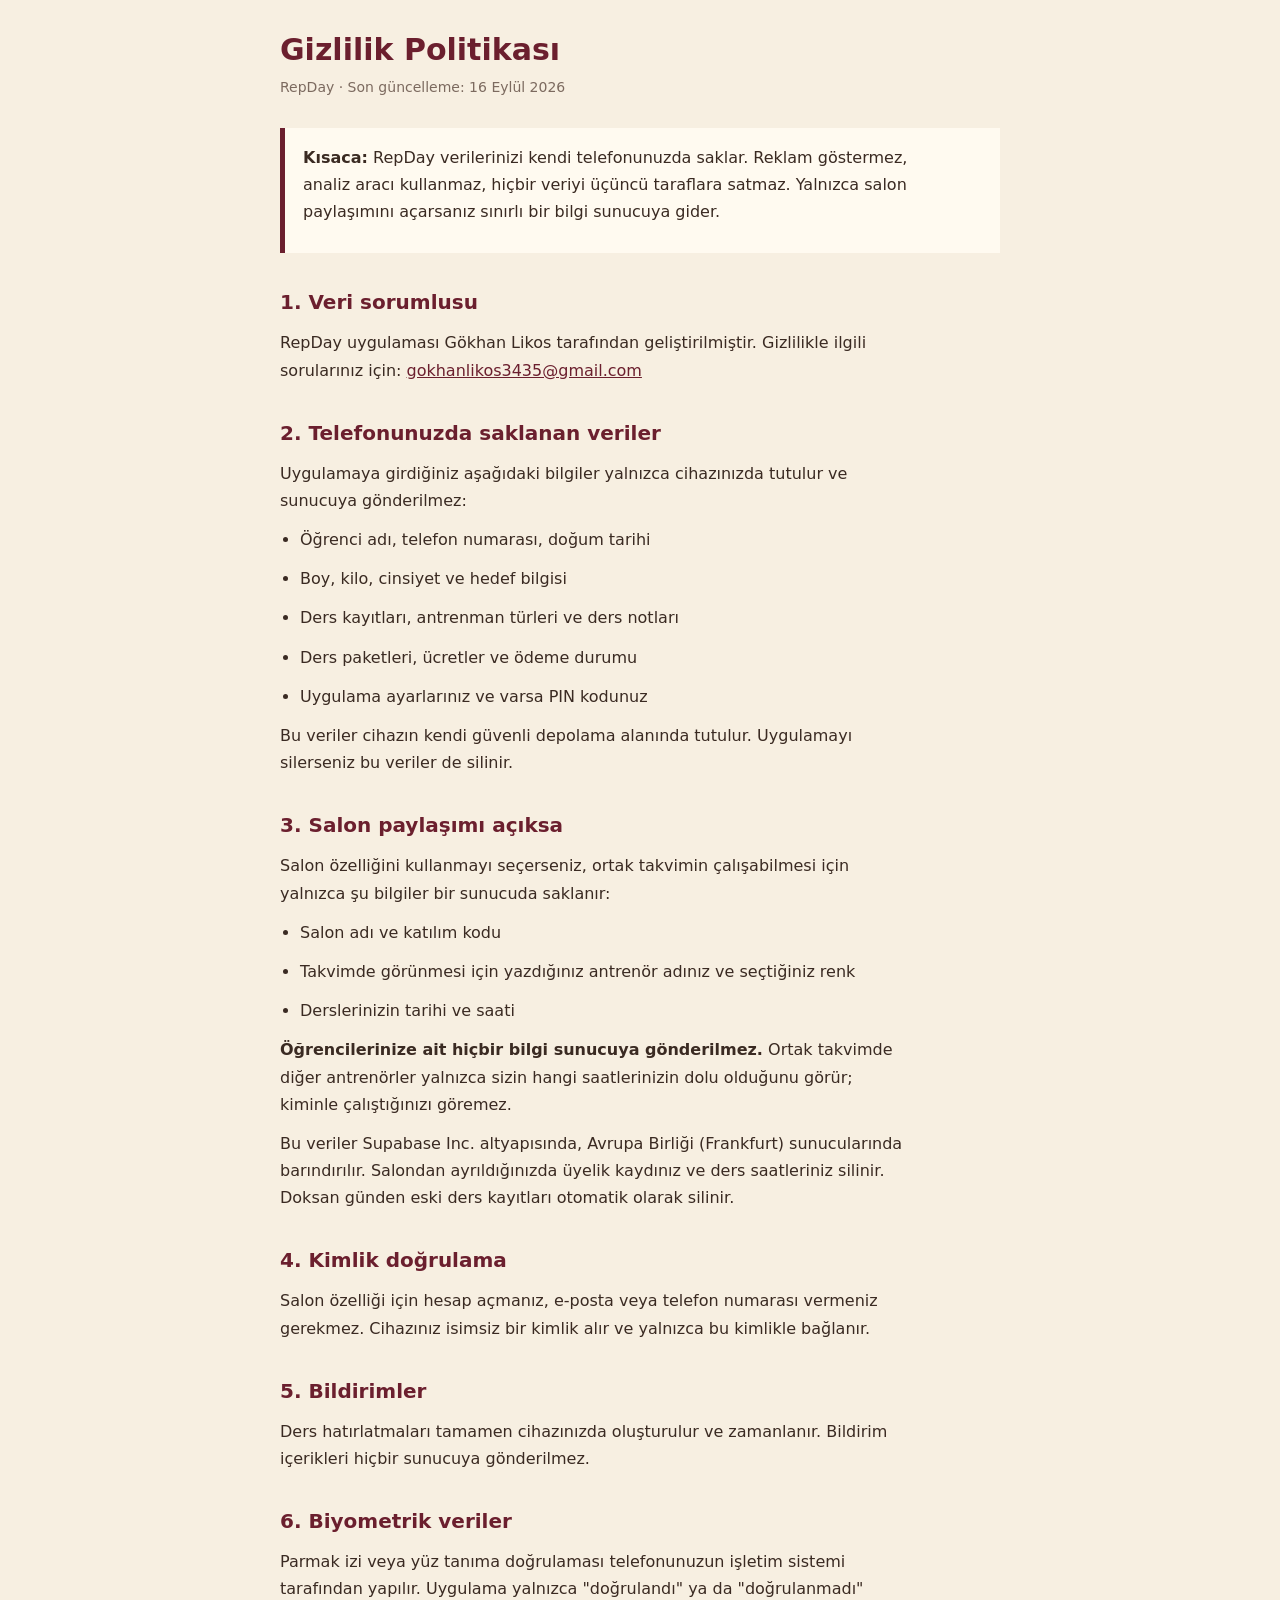
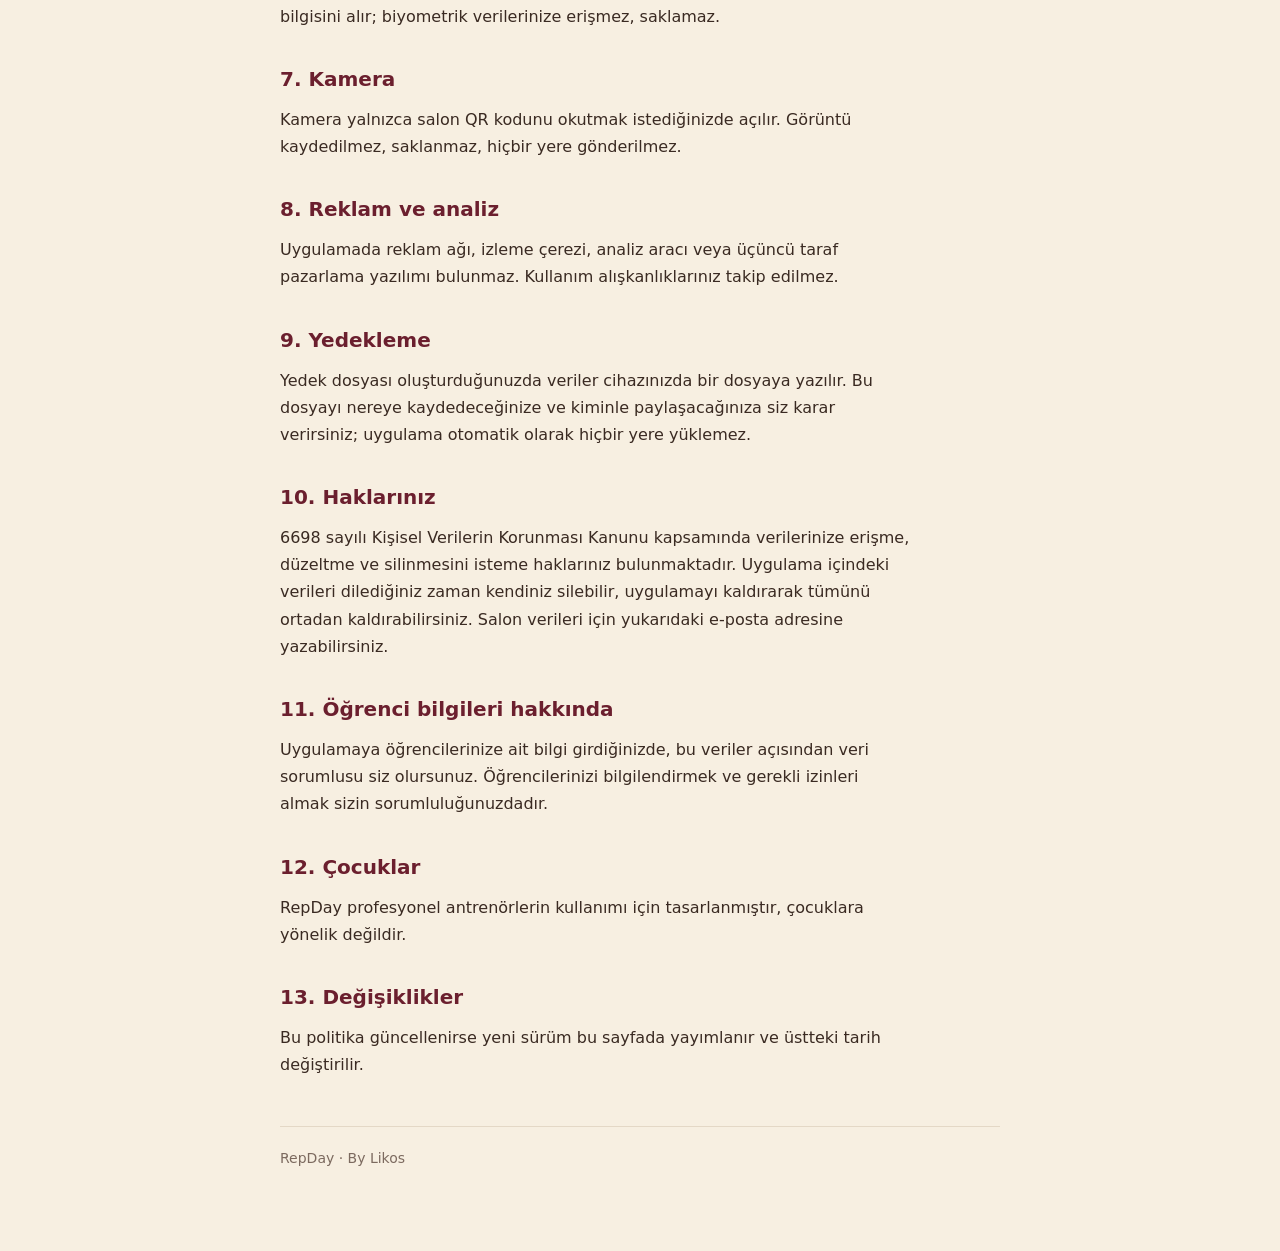
==== gizlilik.html @ ef66c143 "Add files via upload" ====
<!DOCTYPE html>
<html lang="tr">
<head>
<meta charset="utf-8">
<meta name="viewport" content="width=device-width, initial-scale=1">
<title>RepDay · Gizlilik Politikası</title>
<style>
  :root{--bordo:#6B1F2E;--krem:#F7EFE1;--kart:#FFFAF0;--metin:#3A2A22;--soluk:#7C6A5F;--cizgi:#E4D8C6}
  *{box-sizing:border-box;margin:0;padding:0}
  body{background:var(--krem);color:var(--metin);font:400 16px/1.7 system-ui,-apple-system,Segoe UI,sans-serif;padding:32px 20px 80px}
  main{max-width:720px;margin:0 auto}
  h1{font-size:30px;line-height:1.2;color:var(--bordo);margin-bottom:8px}
  h2{font-size:20px;color:var(--bordo);margin:32px 0 10px}
  p,li{margin-bottom:12px;max-width:62ch}
  ul{padding-left:20px}
  .tarih{color:var(--soluk);font-size:14px;margin-bottom:28px}
  .kutu{background:var(--kart);border-left:5px solid var(--bordo);padding:16px 18px;margin:20px 0}
  a{color:var(--bordo)}
  footer{margin-top:48px;padding-top:20px;border-top:1px solid var(--cizgi);color:var(--soluk);font-size:14px}
</style>
</head>
<body>
<main>
  <h1>Gizlilik Politikası</h1>
  <p class="tarih">RepDay · Son güncelleme: 16 Eylül 2026</p>

  <div class="kutu">
    <p><strong>Kısaca:</strong> RepDay verilerinizi kendi telefonunuzda saklar. Reklam göstermez, analiz aracı kullanmaz, hiçbir veriyi üçüncü taraflara satmaz. Yalnızca salon paylaşımını açarsanız sınırlı bir bilgi sunucuya gider.</p>
  </div>

  <h2>1. Veri sorumlusu</h2>
  <p>RepDay uygulaması Gökhan Likos tarafından geliştirilmiştir. Gizlilikle ilgili sorularınız için: <a href="mailto:gokhanlikos3435@gmail.com">gokhanlikos3435@gmail.com</a></p>

  <h2>2. Telefonunuzda saklanan veriler</h2>
  <p>Uygulamaya girdiğiniz aşağıdaki bilgiler yalnızca cihazınızda tutulur ve sunucuya gönderilmez:</p>
  <ul>
    <li>Öğrenci adı, telefon numarası, doğum tarihi</li>
    <li>Boy, kilo, cinsiyet ve hedef bilgisi</li>
    <li>Ders kayıtları, antrenman türleri ve ders notları</li>
    <li>Ders paketleri, ücretler ve ödeme durumu</li>
    <li>Uygulama ayarlarınız ve varsa PIN kodunuz</li>
  </ul>
  <p>Bu veriler cihazın kendi güvenli depolama alanında tutulur. Uygulamayı silerseniz bu veriler de silinir.</p>

  <h2>3. Salon paylaşımı açıksa</h2>
  <p>Salon özelliğini kullanmayı seçerseniz, ortak takvimin çalışabilmesi için yalnızca şu bilgiler bir sunucuda saklanır:</p>
  <ul>
    <li>Salon adı ve katılım kodu</li>
    <li>Takvimde görünmesi için yazdığınız antrenör adınız ve seçtiğiniz renk</li>
    <li>Derslerinizin tarihi ve saati</li>
  </ul>
  <p><strong>Öğrencilerinize ait hiçbir bilgi sunucuya gönderilmez.</strong> Ortak takvimde diğer antrenörler yalnızca sizin hangi saatlerinizin dolu olduğunu görür; kiminle çalıştığınızı göremez.</p>
  <p>Bu veriler Supabase Inc. altyapısında, Avrupa Birliği (Frankfurt) sunucularında barındırılır. Salondan ayrıldığınızda üyelik kaydınız ve ders saatleriniz silinir. Doksan günden eski ders kayıtları otomatik olarak silinir.</p>

  <h2>4. Kimlik doğrulama</h2>
  <p>Salon özelliği için hesap açmanız, e-posta veya telefon numarası vermeniz gerekmez. Cihazınız isimsiz bir kimlik alır ve yalnızca bu kimlikle bağlanır.</p>

  <h2>5. Bildirimler</h2>
  <p>Ders hatırlatmaları tamamen cihazınızda oluşturulur ve zamanlanır. Bildirim içerikleri hiçbir sunucuya gönderilmez.</p>

  <h2>6. Biyometrik veriler</h2>
  <p>Parmak izi veya yüz tanıma doğrulaması telefonunuzun işletim sistemi tarafından yapılır. Uygulama yalnızca "doğrulandı" ya da "doğrulanmadı" bilgisini alır; biyometrik verilerinize erişmez, saklamaz.</p>

  <h2>7. Kamera</h2>
  <p>Kamera yalnızca salon QR kodunu okutmak istediğinizde açılır. Görüntü kaydedilmez, saklanmaz, hiçbir yere gönderilmez.</p>

  <h2>8. Reklam ve analiz</h2>
  <p>Uygulamada reklam ağı, izleme çerezi, analiz aracı veya üçüncü taraf pazarlama yazılımı bulunmaz. Kullanım alışkanlıklarınız takip edilmez.</p>

  <h2>9. Yedekleme</h2>
  <p>Yedek dosyası oluşturduğunuzda veriler cihazınızda bir dosyaya yazılır. Bu dosyayı nereye kaydedeceğinize ve kiminle paylaşacağınıza siz karar verirsiniz; uygulama otomatik olarak hiçbir yere yüklemez.</p>

  <h2>10. Haklarınız</h2>
  <p>6698 sayılı Kişisel Verilerin Korunması Kanunu kapsamında verilerinize erişme, düzeltme ve silinmesini isteme haklarınız bulunmaktadır. Uygulama içindeki verileri dilediğiniz zaman kendiniz silebilir, uygulamayı kaldırarak tümünü ortadan kaldırabilirsiniz. Salon verileri için yukarıdaki e-posta adresine yazabilirsiniz.</p>

  <h2>11. Öğrenci bilgileri hakkında</h2>
  <p>Uygulamaya öğrencilerinize ait bilgi girdiğinizde, bu veriler açısından veri sorumlusu siz olursunuz. Öğrencilerinizi bilgilendirmek ve gerekli izinleri almak sizin sorumluluğunuzdadır.</p>

  <h2>12. Çocuklar</h2>
  <p>RepDay profesyonel antrenörlerin kullanımı için tasarlanmıştır, çocuklara yönelik değildir.</p>

  <h2>13. Değişiklikler</h2>
  <p>Bu politika güncellenirse yeni sürüm bu sayfada yayımlanır ve üstteki tarih değiştirilir.</p>

  <footer>RepDay · By Likos</footer>
</main>
</body>
</html>
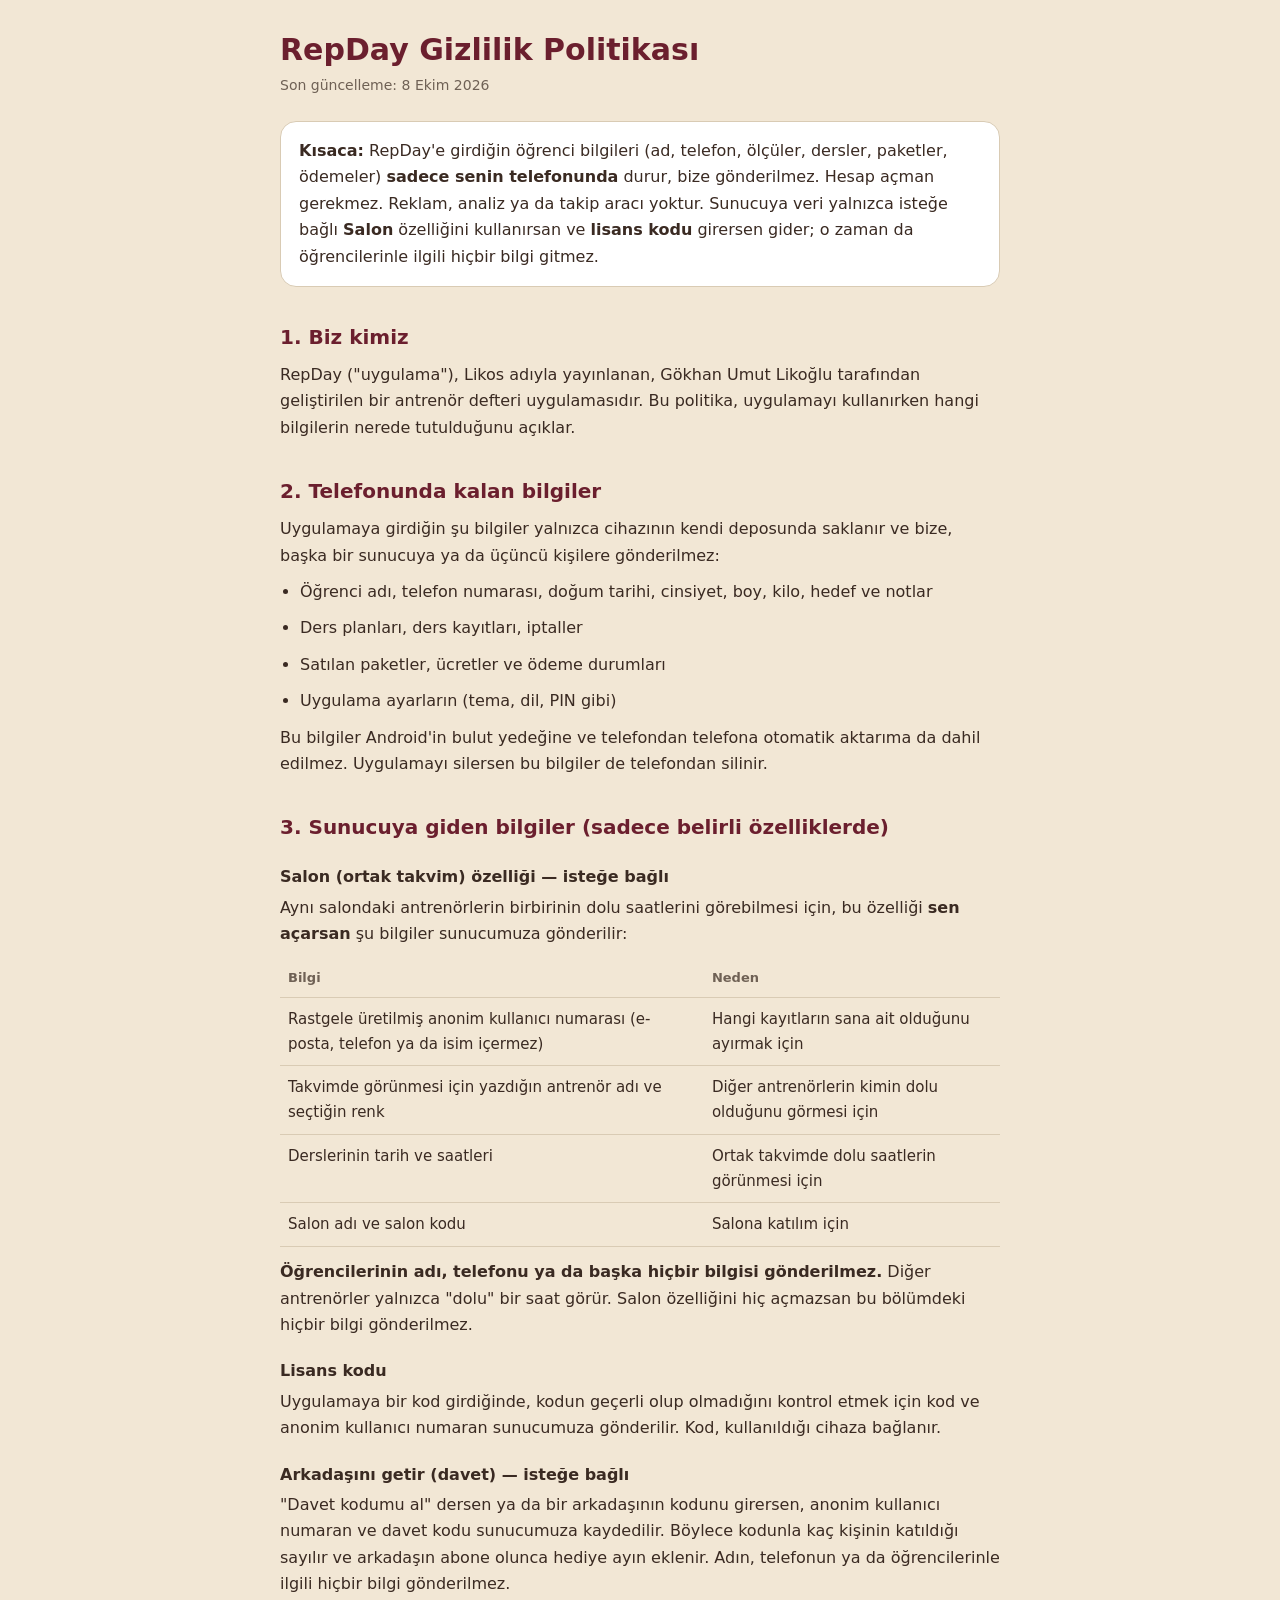
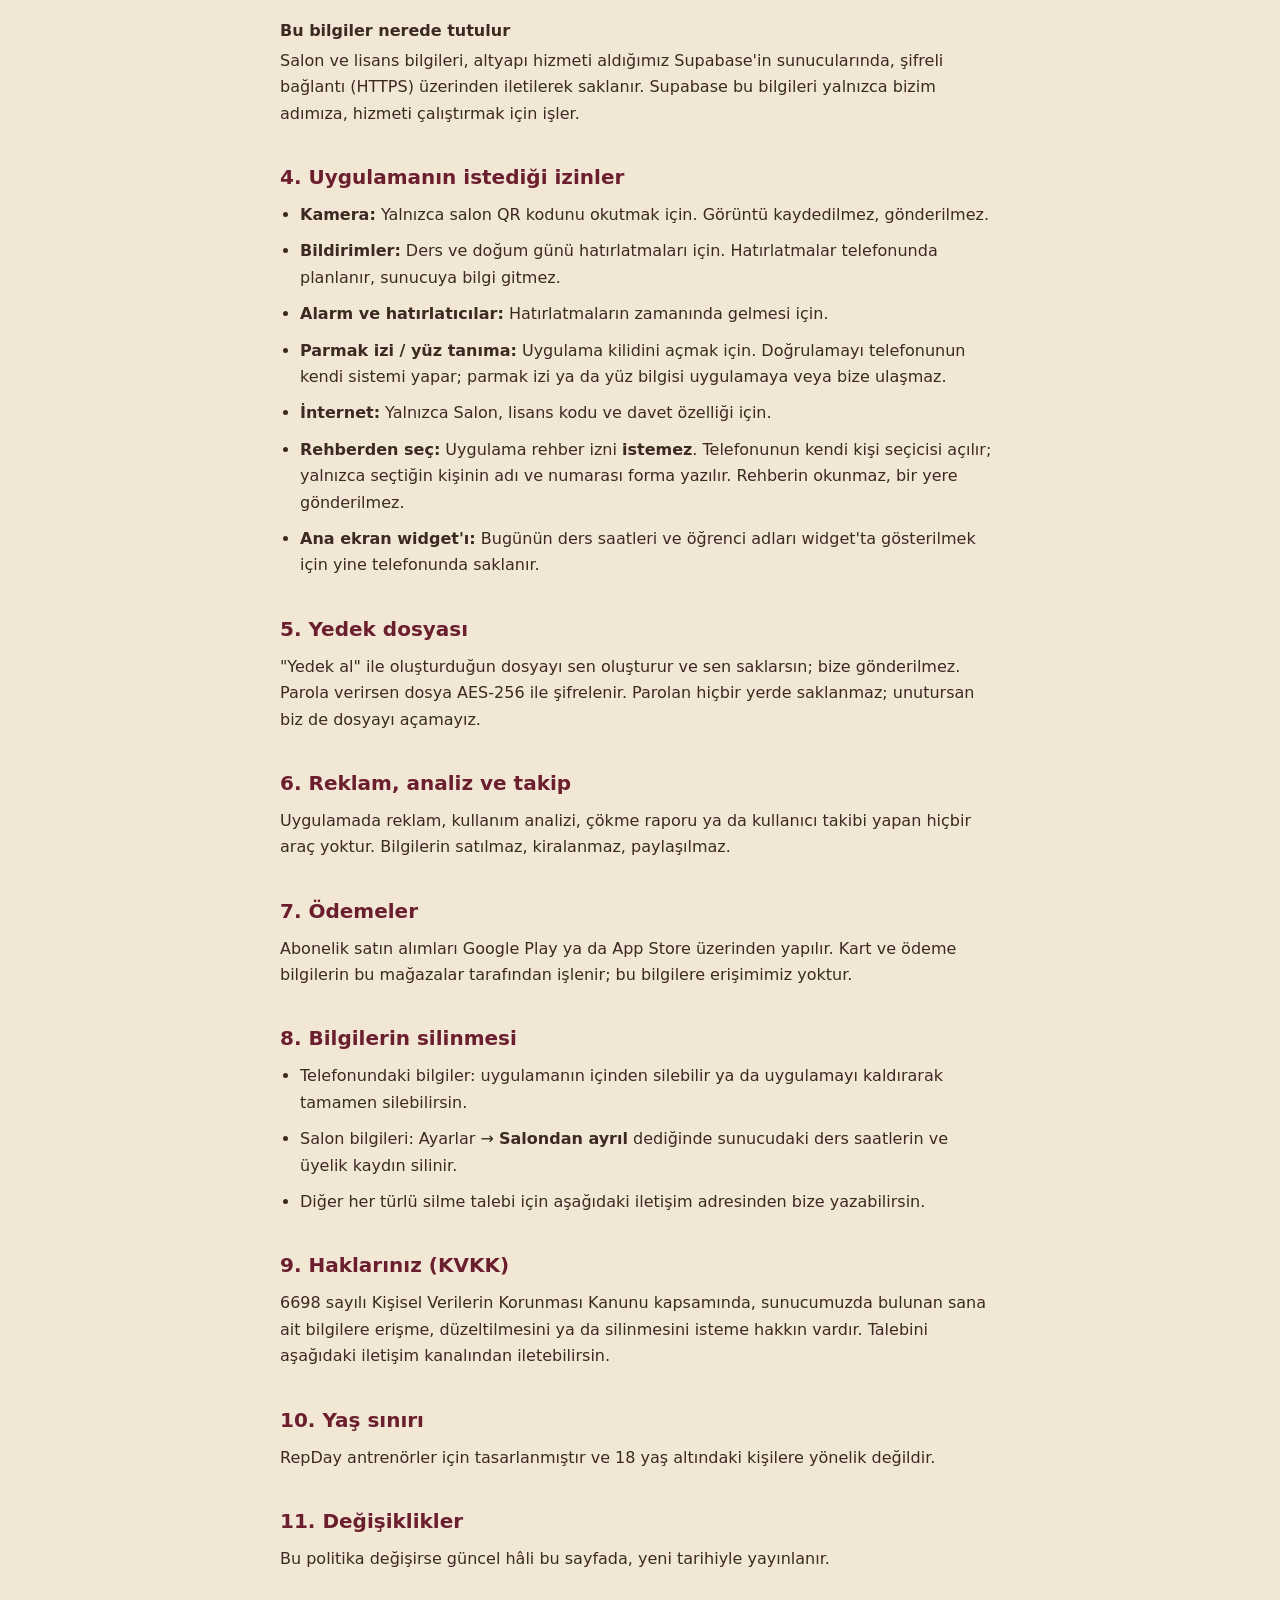
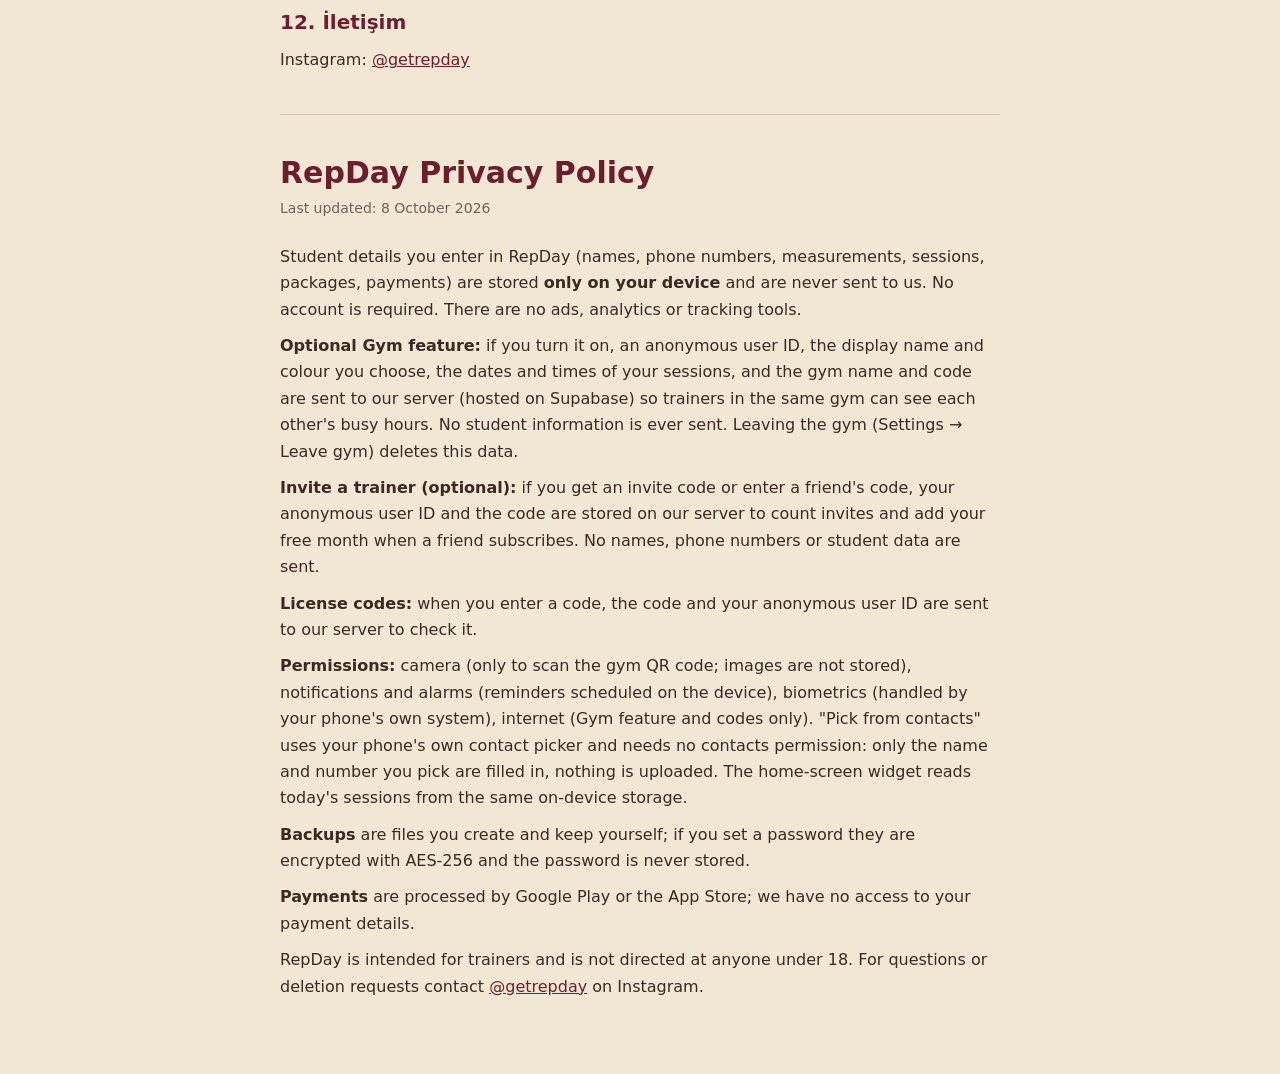
==== commit e8c9c8ad: "RepDay guncelleme 2026-10-09 12:31" ====
--- a/gizlilik.html
+++ b/gizlilik.html
@@ -1,88 +1,180 @@
-<!DOCTYPE html>
+<!doctype html>
 <html lang="tr">
 <head>
 <meta charset="utf-8">
-<meta name="viewport" content="width=device-width, initial-scale=1">
+<meta name="viewport" content="width=device-width,initial-scale=1">
 <title>RepDay · Gizlilik Politikası</title>
 <style>
-  :root{--bordo:#6B1F2E;--krem:#F7EFE1;--kart:#FFFAF0;--metin:#3A2A22;--soluk:#7C6A5F;--cizgi:#E4D8C6}
-  *{box-sizing:border-box;margin:0;padding:0}
-  body{background:var(--krem);color:var(--metin);font:400 16px/1.7 system-ui,-apple-system,Segoe UI,sans-serif;padding:32px 20px 80px}
+  :root{--bordo:#6B1F2E;--krem:#F2E7D5;--kart:#FFFFFF;--metin:#3A2A22;--soluk:#6F6155;--cizgi:#D9CBB4}
+  @media (prefers-color-scheme: dark){:root{--bordo:#F2B8A8;--krem:#171311;--kart:#221C19;--metin:#F0E8E0;--soluk:#9A8B82;--cizgi:#342A26}}
+  *{box-sizing:border-box}
+  body{margin:0;background:var(--krem);color:var(--metin);font:16px/1.65 system-ui,-apple-system,"Segoe UI",Roboto,sans-serif;padding:32px 16px 64px}
   main{max-width:720px;margin:0 auto}
-  h1{font-size:30px;line-height:1.2;color:var(--bordo);margin-bottom:8px}
-  h2{font-size:20px;color:var(--bordo);margin:32px 0 10px}
-  p,li{margin-bottom:12px;max-width:62ch}
-  ul{padding-left:20px}
-  .tarih{color:var(--soluk);font-size:14px;margin-bottom:28px}
-  .kutu{background:var(--kart);border-left:5px solid var(--bordo);padding:16px 18px;margin:20px 0}
+  h1{color:var(--bordo);font-size:30px;line-height:1.2;margin:0 0 6px}
+  h2{color:var(--bordo);font-size:20px;margin:34px 0 8px}
+  h3{font-size:16px;margin:20px 0 4px}
+  p,li{margin:0 0 10px}
+  ul{padding-left:20px;margin:0 0 10px}
+  .tarih{color:var(--soluk);font-size:14px;margin-bottom:24px}
+  .kutu{background:var(--kart);border:1px solid var(--cizgi);border-radius:16px;padding:16px 18px;margin:16px 0}
+  table{width:100%;border-collapse:collapse;font-size:15px;margin:8px 0 12px}
+  th,td{text-align:left;vertical-align:top;padding:9px 8px;border-bottom:1px solid var(--cizgi)}
+  th{color:var(--soluk);font-weight:600;font-size:13px}
   a{color:var(--bordo)}
-  footer{margin-top:48px;padding-top:20px;border-top:1px solid var(--cizgi);color:var(--soluk);font-size:14px}
+  hr{border:0;border-top:1px solid var(--cizgi);margin:40px 0}
 </style>
 </head>
 <body>
 <main>
-  <h1>Gizlilik Politikası</h1>
-  <p class="tarih">RepDay · Son güncelleme: 16 Eylül 2026</p>
 
-  <div class="kutu">
-    <p><strong>Kısaca:</strong> RepDay verilerinizi kendi telefonunuzda saklar. Reklam göstermez, analiz aracı kullanmaz, hiçbir veriyi üçüncü taraflara satmaz. Yalnızca salon paylaşımını açarsanız sınırlı bir bilgi sunucuya gider.</p>
-  </div>
+<h1>RepDay Gizlilik Politikası</h1>
+<p class="tarih">Son güncelleme: 8 Ekim 2026</p>
 
-  <h2>1. Veri sorumlusu</h2>
-  <p>RepDay uygulaması Gökhan Likos tarafından geliştirilmiştir. Gizlilikle ilgili sorularınız için: <a href="mailto:gokhanlikos3435@gmail.com">gokhanlikos3435@gmail.com</a></p>
+<div class="kutu">
+<b>Kısaca:</b> RepDay'e girdiğin öğrenci bilgileri (ad, telefon, ölçüler, dersler,
+paketler, ödemeler) <b>sadece senin telefonunda</b> durur, bize gönderilmez.
+Hesap açman gerekmez. Reklam, analiz ya da takip aracı yoktur. Sunucuya veri
+yalnızca isteğe bağlı <b>Salon</b> özelliğini kullanırsan ve <b>lisans kodu</b>
+girersen gider; o zaman da öğrencilerinle ilgili hiçbir bilgi gitmez.
+</div>
 
-  <h2>2. Telefonunuzda saklanan veriler</h2>
-  <p>Uygulamaya girdiğiniz aşağıdaki bilgiler yalnızca cihazınızda tutulur ve sunucuya gönderilmez:</p>
-  <ul>
-    <li>Öğrenci adı, telefon numarası, doğum tarihi</li>
-    <li>Boy, kilo, cinsiyet ve hedef bilgisi</li>
-    <li>Ders kayıtları, antrenman türleri ve ders notları</li>
-    <li>Ders paketleri, ücretler ve ödeme durumu</li>
-    <li>Uygulama ayarlarınız ve varsa PIN kodunuz</li>
-  </ul>
-  <p>Bu veriler cihazın kendi güvenli depolama alanında tutulur. Uygulamayı silerseniz bu veriler de silinir.</p>
+<h2>1. Biz kimiz</h2>
+<p>RepDay ("uygulama"), Likos adıyla yayınlanan, Gökhan Umut Likoğlu tarafından
+geliştirilen bir antrenör defteri uygulamasıdır. Bu politika, uygulamayı
+kullanırken hangi bilgilerin nerede tutulduğunu açıklar.</p>
 
-  <h2>3. Salon paylaşımı açıksa</h2>
-  <p>Salon özelliğini kullanmayı seçerseniz, ortak takvimin çalışabilmesi için yalnızca şu bilgiler bir sunucuda saklanır:</p>
-  <ul>
-    <li>Salon adı ve katılım kodu</li>
-    <li>Takvimde görünmesi için yazdığınız antrenör adınız ve seçtiğiniz renk</li>
-    <li>Derslerinizin tarihi ve saati</li>
-  </ul>
-  <p><strong>Öğrencilerinize ait hiçbir bilgi sunucuya gönderilmez.</strong> Ortak takvimde diğer antrenörler yalnızca sizin hangi saatlerinizin dolu olduğunu görür; kiminle çalıştığınızı göremez.</p>
-  <p>Bu veriler Supabase Inc. altyapısında, Avrupa Birliği (Frankfurt) sunucularında barındırılır. Salondan ayrıldığınızda üyelik kaydınız ve ders saatleriniz silinir. Doksan günden eski ders kayıtları otomatik olarak silinir.</p>
+<h2>2. Telefonunda kalan bilgiler</h2>
+<p>Uygulamaya girdiğin şu bilgiler yalnızca cihazının kendi deposunda saklanır
+ve bize, başka bir sunucuya ya da üçüncü kişilere gönderilmez:</p>
+<ul>
+  <li>Öğrenci adı, telefon numarası, doğum tarihi, cinsiyet, boy, kilo, hedef ve notlar</li>
+  <li>Ders planları, ders kayıtları, iptaller</li>
+  <li>Satılan paketler, ücretler ve ödeme durumları</li>
+  <li>Uygulama ayarların (tema, dil, PIN gibi)</li>
+</ul>
+<p>Bu bilgiler Android'in bulut yedeğine ve telefondan telefona otomatik
+aktarıma da dahil edilmez. Uygulamayı silersen bu bilgiler de telefondan silinir.</p>
 
-  <h2>4. Kimlik doğrulama</h2>
-  <p>Salon özelliği için hesap açmanız, e-posta veya telefon numarası vermeniz gerekmez. Cihazınız isimsiz bir kimlik alır ve yalnızca bu kimlikle bağlanır.</p>
+<h2>3. Sunucuya giden bilgiler (sadece belirli özelliklerde)</h2>
 
-  <h2>5. Bildirimler</h2>
-  <p>Ders hatırlatmaları tamamen cihazınızda oluşturulur ve zamanlanır. Bildirim içerikleri hiçbir sunucuya gönderilmez.</p>
+<h3>Salon (ortak takvim) özelliği — isteğe bağlı</h3>
+<p>Aynı salondaki antrenörlerin birbirinin dolu saatlerini görebilmesi için,
+bu özelliği <b>sen açarsan</b> şu bilgiler sunucumuza gönderilir:</p>
+<table>
+  <tr><th>Bilgi</th><th>Neden</th></tr>
+  <tr><td>Rastgele üretilmiş anonim kullanıcı numarası (e-posta, telefon ya da isim içermez)</td><td>Hangi kayıtların sana ait olduğunu ayırmak için</td></tr>
+  <tr><td>Takvimde görünmesi için yazdığın antrenör adı ve seçtiğin renk</td><td>Diğer antrenörlerin kimin dolu olduğunu görmesi için</td></tr>
+  <tr><td>Derslerinin tarih ve saatleri</td><td>Ortak takvimde dolu saatlerin görünmesi için</td></tr>
+  <tr><td>Salon adı ve salon kodu</td><td>Salona katılım için</td></tr>
+</table>
+<p><b>Öğrencilerinin adı, telefonu ya da başka hiçbir bilgisi gönderilmez.</b>
+Diğer antrenörler yalnızca "dolu" bir saat görür. Salon özelliğini hiç
+açmazsan bu bölümdeki hiçbir bilgi gönderilmez.</p>
 
-  <h2>6. Biyometrik veriler</h2>
-  <p>Parmak izi veya yüz tanıma doğrulaması telefonunuzun işletim sistemi tarafından yapılır. Uygulama yalnızca "doğrulandı" ya da "doğrulanmadı" bilgisini alır; biyometrik verilerinize erişmez, saklamaz.</p>
+<h3>Lisans kodu</h3>
+<p>Uygulamaya bir kod girdiğinde, kodun geçerli olup olmadığını kontrol etmek
+için kod ve anonim kullanıcı numaran sunucumuza gönderilir. Kod, kullanıldığı
+cihaza bağlanır.</p>
 
-  <h2>7. Kamera</h2>
-  <p>Kamera yalnızca salon QR kodunu okutmak istediğinizde açılır. Görüntü kaydedilmez, saklanmaz, hiçbir yere gönderilmez.</p>
+<h3>Arkadaşını getir (davet) — isteğe bağlı</h3>
+<p>"Davet kodumu al" dersen ya da bir arkadaşının kodunu girersen, anonim
+kullanıcı numaran ve davet kodu sunucumuza kaydedilir. Böylece kodunla kaç
+kişinin katıldığı sayılır ve arkadaşın abone olunca hediye ayın eklenir.
+Adın, telefonun ya da öğrencilerinle ilgili hiçbir bilgi gönderilmez.</p>
 
-  <h2>8. Reklam ve analiz</h2>
-  <p>Uygulamada reklam ağı, izleme çerezi, analiz aracı veya üçüncü taraf pazarlama yazılımı bulunmaz. Kullanım alışkanlıklarınız takip edilmez.</p>
+<h3>Bu bilgiler nerede tutulur</h3>
+<p>Salon ve lisans bilgileri, altyapı hizmeti aldığımız Supabase'in
+sunucularında, şifreli bağlantı (HTTPS) üzerinden iletilerek saklanır.
+Supabase bu bilgileri yalnızca bizim adımıza, hizmeti çalıştırmak için işler.</p>
 
-  <h2>9. Yedekleme</h2>
-  <p>Yedek dosyası oluşturduğunuzda veriler cihazınızda bir dosyaya yazılır. Bu dosyayı nereye kaydedeceğinize ve kiminle paylaşacağınıza siz karar verirsiniz; uygulama otomatik olarak hiçbir yere yüklemez.</p>
+<h2>4. Uygulamanın istediği izinler</h2>
+<ul>
+  <li><b>Kamera:</b> Yalnızca salon QR kodunu okutmak için. Görüntü kaydedilmez, gönderilmez.</li>
+  <li><b>Bildirimler:</b> Ders ve doğum günü hatırlatmaları için. Hatırlatmalar telefonunda planlanır, sunucuya bilgi gitmez.</li>
+  <li><b>Alarm ve hatırlatıcılar:</b> Hatırlatmaların zamanında gelmesi için.</li>
+  <li><b>Parmak izi / yüz tanıma:</b> Uygulama kilidini açmak için. Doğrulamayı telefonunun kendi sistemi yapar; parmak izi ya da yüz bilgisi uygulamaya veya bize ulaşmaz.</li>
+  <li><b>İnternet:</b> Yalnızca Salon, lisans kodu ve davet özelliği için.</li>
+  <li><b>Rehberden seç:</b> Uygulama rehber izni <b>istemez</b>. Telefonunun kendi kişi seçicisi açılır; yalnızca seçtiğin kişinin adı ve numarası forma yazılır. Rehberin okunmaz, bir yere gönderilmez.</li>
+  <li><b>Ana ekran widget'ı:</b> Bugünün ders saatleri ve öğrenci adları widget'ta gösterilmek için yine telefonunda saklanır.</li>
+</ul>
 
-  <h2>10. Haklarınız</h2>
-  <p>6698 sayılı Kişisel Verilerin Korunması Kanunu kapsamında verilerinize erişme, düzeltme ve silinmesini isteme haklarınız bulunmaktadır. Uygulama içindeki verileri dilediğiniz zaman kendiniz silebilir, uygulamayı kaldırarak tümünü ortadan kaldırabilirsiniz. Salon verileri için yukarıdaki e-posta adresine yazabilirsiniz.</p>
+<h2>5. Yedek dosyası</h2>
+<p>"Yedek al" ile oluşturduğun dosyayı sen oluşturur ve sen saklarsın; bize
+gönderilmez. Parola verirsen dosya AES-256 ile şifrelenir. Parolan hiçbir
+yerde saklanmaz; unutursan biz de dosyayı açamayız.</p>
 
-  <h2>11. Öğrenci bilgileri hakkında</h2>
-  <p>Uygulamaya öğrencilerinize ait bilgi girdiğinizde, bu veriler açısından veri sorumlusu siz olursunuz. Öğrencilerinizi bilgilendirmek ve gerekli izinleri almak sizin sorumluluğunuzdadır.</p>
+<h2>6. Reklam, analiz ve takip</h2>
+<p>Uygulamada reklam, kullanım analizi, çökme raporu ya da kullanıcı takibi
+yapan hiçbir araç yoktur. Bilgilerin satılmaz, kiralanmaz, paylaşılmaz.</p>
 
-  <h2>12. Çocuklar</h2>
-  <p>RepDay profesyonel antrenörlerin kullanımı için tasarlanmıştır, çocuklara yönelik değildir.</p>
+<h2>7. Ödemeler</h2>
+<p>Abonelik satın alımları Google Play ya da App Store üzerinden yapılır.
+Kart ve ödeme bilgilerin bu mağazalar tarafından işlenir; bu bilgilere
+erişimimiz yoktur.</p>
 
-  <h2>13. Değişiklikler</h2>
-  <p>Bu politika güncellenirse yeni sürüm bu sayfada yayımlanır ve üstteki tarih değiştirilir.</p>
+<h2>8. Bilgilerin silinmesi</h2>
+<ul>
+  <li>Telefonundaki bilgiler: uygulamanın içinden silebilir ya da uygulamayı kaldırarak tamamen silebilirsin.</li>
+  <li>Salon bilgileri: Ayarlar → <b>Salondan ayrıl</b> dediğinde sunucudaki ders saatlerin ve üyelik kaydın silinir.</li>
+  <li>Diğer her türlü silme talebi için aşağıdaki iletişim adresinden bize yazabilirsin.</li>
+</ul>
 
-  <footer>RepDay · By Likos</footer>
+<h2>9. Haklarınız (KVKK)</h2>
+<p>6698 sayılı Kişisel Verilerin Korunması Kanunu kapsamında, sunucumuzda
+bulunan sana ait bilgilere erişme, düzeltilmesini ya da silinmesini isteme
+hakkın vardır. Talebini aşağıdaki iletişim kanalından iletebilirsin.</p>
+
+<h2>10. Yaş sınırı</h2>
+<p>RepDay antrenörler için tasarlanmıştır ve 18 yaş altındaki kişilere yönelik değildir.</p>
+
+<h2>11. Değişiklikler</h2>
+<p>Bu politika değişirse güncel hâli bu sayfada, yeni tarihiyle yayınlanır.</p>
+
+<h2>12. İletişim</h2>
+<p>Instagram: <a href="https://instagram.com/getrepday">@getrepday</a></p>
+
+<hr>
+
+<h1>RepDay Privacy Policy</h1>
+<p class="tarih">Last updated: 8 October 2026</p>
+
+<p>Student details you enter in RepDay (names, phone numbers, measurements,
+sessions, packages, payments) are stored <b>only on your device</b> and are
+never sent to us. No account is required. There are no ads, analytics or
+tracking tools.</p>
+
+<p><b>Optional Gym feature:</b> if you turn it on, an anonymous user ID, the
+display name and colour you choose, the dates and times of your sessions, and
+the gym name and code are sent to our server (hosted on Supabase) so trainers
+in the same gym can see each other's busy hours. No student information is
+ever sent. Leaving the gym (Settings → Leave gym) deletes this data.</p>
+
+<p><b>Invite a trainer (optional):</b> if you get an invite code or enter a
+friend's code, your anonymous user ID and the code are stored on our server
+to count invites and add your free month when a friend subscribes. No names,
+phone numbers or student data are sent.</p>
+
+<p><b>License codes:</b> when you enter a code, the code and your anonymous
+user ID are sent to our server to check it.</p>
+
+<p><b>Permissions:</b> camera (only to scan the gym QR code; images are not
+stored), notifications and alarms (reminders scheduled on the device),
+biometrics (handled by your phone's own system), internet (Gym feature and
+codes only). "Pick from contacts" uses your phone's own contact picker and
+needs no contacts permission: only the name and number you pick are filled
+in, nothing is uploaded. The home-screen widget reads today's sessions from
+the same on-device storage.</p>
+
+<p><b>Backups</b> are files you create and keep yourself; if you set a
+password they are encrypted with AES-256 and the password is never stored.</p>
+
+<p><b>Payments</b> are processed by Google Play or the App Store; we have no
+access to your payment details.</p>
+
+<p>RepDay is intended for trainers and is not directed at anyone under 18.
+For questions or deletion requests contact
+<a href="https://instagram.com/getrepday">@getrepday</a> on Instagram.</p>
+
 </main>
 </body>
 </html>
